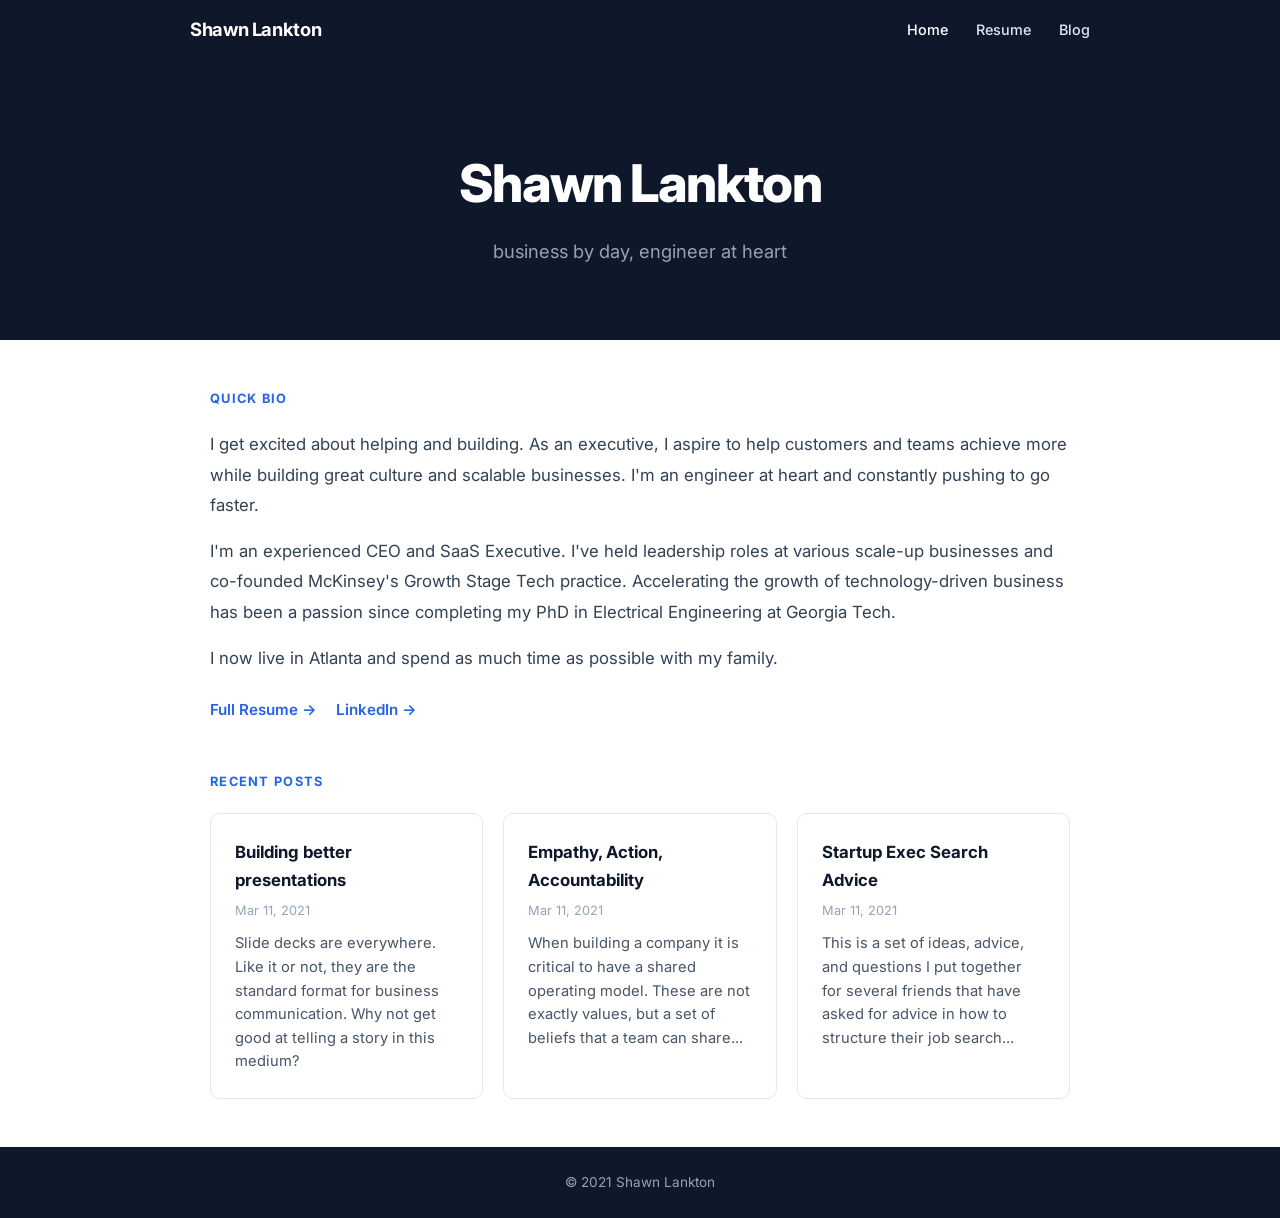
==== index.html @ 97915434 "Initial commit: clean mobile-first rebuild of shawnlankton.com" ====
<!DOCTYPE html>
<html lang="en">
<head>
  <meta charset="UTF-8">
  <meta name="viewport" content="width=device-width, initial-scale=1.0">
  <title>Shawn Lankton</title>
  <link rel="stylesheet" href="style.css">
</head>
<body>
  <nav class="nav">
    <div class="nav-inner">
      <a href="index.html" class="nav-brand">Shawn Lankton</a>
      <button class="hamburger" aria-label="Menu" onclick="document.querySelector('.nav-links').classList.toggle('open')">
        <span></span><span></span><span></span>
      </button>
      <ul class="nav-links">
        <li><a href="index.html" class="active">Home</a></li>
        <li><a href="resume.html">Resume</a></li>
        <li><a href="blog.html">Blog</a></li>
      </ul>
    </div>
  </nav>

  <section class="hero">
    <h1>Shawn Lankton</h1>
    <p>business by day, engineer at heart</p>
  </section>

  <section class="section">
    <h2 class="section-title">Quick Bio</h2>
    <div class="bio-text">
      <p>I get excited about helping and building. As an executive, I aspire to help customers and teams achieve more while building great culture and scalable businesses. I'm an engineer at heart and constantly pushing to go faster.</p>
      <p>I'm an experienced CEO and SaaS Executive. I've held leadership roles at various scale-up businesses and co-founded McKinsey's Growth Stage Tech practice. Accelerating the growth of technology-driven business has been a passion since completing my PhD in Electrical Engineering at Georgia Tech.</p>
      <p>I now live in Atlanta and spend as much time as possible with my family.</p>
    </div>
    <div class="bio-links">
      <a href="resume.html">Full Resume &rarr;</a>
      <a href="https://www.linkedin.com/in/shawnlankton/" target="_blank" rel="noopener">LinkedIn &rarr;</a>
    </div>
  </section>

  <section class="section">
    <h2 class="section-title">Recent Posts</h2>
    <div class="cards">
      <div class="card">
        <a href="post/building-better-presentations.html">
          <h3>Building better presentations</h3>
          <div class="meta">Mar 11, 2021</div>
          <p>Slide decks are everywhere. Like it or not, they are the standard format for business communication. Why not get good at telling a story in this medium?</p>
        </a>
      </div>
      <div class="card">
        <a href="post/empathy-action-accountability.html">
          <h3>Empathy, Action, Accountability</h3>
          <div class="meta">Mar 11, 2021</div>
          <p>When building a company it is critical to have a shared operating model. These are not exactly values, but a set of beliefs that a team can share...</p>
        </a>
      </div>
      <div class="card">
        <a href="post/startup-exec-search-advice.html">
          <h3>Startup Exec Search Advice</h3>
          <div class="meta">Mar 11, 2021</div>
          <p>This is a set of ideas, advice, and questions I put together for several friends that have asked for advice in how to structure their job search...</p>
        </a>
      </div>
    </div>
  </section>

  <footer class="footer">&copy; 2021 Shawn Lankton</footer>
</body>
</html>
---- style.css ----
@import url('https://fonts.googleapis.com/css2?family=Inter:wght@400;500;600;700;800&display=swap');

*, *::before, *::after {
  box-sizing: border-box;
  margin: 0;
  padding: 0;
}

:root {
  --navy: #0f172a;
  --navy-light: #1e293b;
  --accent: #2563eb;
  --accent-hover: #1d4ed8;
  --white: #ffffff;
  --gray-100: #f1f5f9;
  --gray-200: #e2e8f0;
  --gray-400: #94a3b8;
  --gray-600: #475569;
  --gray-800: #1e293b;
  --text: #334155;
  --max-width: 900px;
}

html { scroll-behavior: smooth; }

body {
  font-family: 'Inter', system-ui, -apple-system, sans-serif;
  color: var(--text);
  background: var(--white);
  line-height: 1.7;
  font-size: 16px;
  min-height: 100vh;
  display: flex;
  flex-direction: column;
}

a {
  color: var(--accent);
  text-decoration: none;
}
a:hover { text-decoration: underline; }

/* ── NAV ── */
.nav {
  background: var(--navy);
  padding: 0 1.25rem;
  position: sticky;
  top: 0;
  z-index: 100;
}
.nav-inner {
  max-width: var(--max-width);
  margin: 0 auto;
  display: flex;
  align-items: center;
  justify-content: space-between;
  height: 60px;
}
.nav-brand {
  color: var(--white);
  font-weight: 700;
  font-size: 1.15rem;
  letter-spacing: -0.02em;
}
.nav-brand:hover { text-decoration: none; opacity: .9; }
.nav-links {
  display: flex;
  gap: 1.75rem;
  list-style: none;
}
.nav-links a {
  color: var(--gray-200);
  font-size: 0.9rem;
  font-weight: 500;
  transition: color .15s;
}
.nav-links a:hover { color: var(--white); text-decoration: none; }
.nav-links a.active { color: var(--white); }

/* hamburger */
.hamburger {
  display: none;
  background: none;
  border: none;
  cursor: pointer;
  padding: 4px;
}
.hamburger span {
  display: block;
  width: 22px;
  height: 2px;
  background: var(--white);
  margin: 5px 0;
  border-radius: 2px;
  transition: .25s;
}

@media (max-width: 640px) {
  .hamburger { display: block; }
  .nav-links {
    display: none;
    flex-direction: column;
    position: absolute;
    top: 60px;
    left: 0;
    right: 0;
    background: var(--navy);
    padding: 1rem 1.25rem 1.25rem;
    gap: 0;
    border-top: 1px solid var(--navy-light);
  }
  .nav-links.open { display: flex; }
  .nav-links li { padding: .6rem 0; }
}

/* ── HERO ── */
.hero {
  background: var(--navy);
  color: var(--white);
  padding: 4rem 1.25rem 3.5rem;
  text-align: center;
}
.hero h1 {
  font-size: 2.5rem;
  font-weight: 800;
  letter-spacing: -0.03em;
  margin-bottom: .5rem;
}
.hero p {
  color: var(--gray-400);
  font-size: 1.15rem;
  font-weight: 400;
}

@media (min-width: 640px) {
  .hero { padding: 5rem 2rem 4.5rem; }
  .hero h1 { font-size: 3.25rem; }
}

/* ── SECTIONS ── */
.section {
  max-width: var(--max-width);
  margin: 0 auto;
  padding: 3rem 1.25rem;
  width: 100%;
}
.section + .section { padding-top: 0; }

.section-title {
  font-size: 0.8rem;
  font-weight: 700;
  letter-spacing: 0.1em;
  text-transform: uppercase;
  color: var(--accent);
  margin-bottom: 1.25rem;
}

.bio-text {
  font-size: 1.05rem;
  color: var(--text);
  line-height: 1.8;
}
.bio-text p + p { margin-top: 1rem; }

.bio-links {
  margin-top: 1.5rem;
  display: flex;
  gap: 1.25rem;
  flex-wrap: wrap;
}
.bio-links a {
  font-weight: 600;
  font-size: 0.95rem;
}

/* ── CARDS ── */
.cards {
  display: grid;
  gap: 1.25rem;
}
@media (min-width: 640px) {
  .cards { grid-template-columns: repeat(auto-fill, minmax(260px, 1fr)); }
}
.card {
  border: 1px solid var(--gray-200);
  border-radius: 10px;
  padding: 1.5rem;
  transition: box-shadow .2s, border-color .2s;
}
.card:hover {
  border-color: var(--accent);
  box-shadow: 0 2px 12px rgba(37, 99, 235, .08);
}
.card h3 {
  font-size: 1.05rem;
  font-weight: 700;
  color: var(--navy);
  margin-bottom: .35rem;
}
.card .meta {
  font-size: 0.8rem;
  color: var(--gray-400);
  margin-bottom: .65rem;
}
.card p {
  font-size: 0.92rem;
  color: var(--gray-600);
  line-height: 1.6;
}
.card a {
  color: inherit;
  text-decoration: none;
  display: block;
}
.card a:hover { text-decoration: none; }

/* ── PAGE HEADER ── */
.page-header {
  background: var(--navy);
  color: var(--white);
  padding: 3rem 1.25rem 2.5rem;
  text-align: center;
}
.page-header h1 {
  font-size: 2rem;
  font-weight: 800;
  letter-spacing: -0.02em;
}
.page-header p {
  color: var(--gray-400);
  margin-top: .4rem;
  font-size: 0.95rem;
}

/* ── RESUME ── */
.resume-section { margin-bottom: 2.5rem; }
.resume-section h2 {
  font-size: 0.8rem;
  font-weight: 700;
  letter-spacing: 0.1em;
  text-transform: uppercase;
  color: var(--accent);
  margin-bottom: 1.5rem;
  padding-bottom: .5rem;
  border-bottom: 2px solid var(--gray-200);
}

.job { margin-bottom: 2rem; }
.job-header h3 {
  font-size: 1.05rem;
  font-weight: 700;
  color: var(--navy);
}
.job-header .company {
  font-size: 0.85rem;
  color: var(--gray-600);
  margin-top: .15rem;
}
.job-header .dates {
  font-size: 0.82rem;
  color: var(--gray-400);
  margin-top: .1rem;
}
.job ul {
  margin-top: .6rem;
  padding-left: 1.25rem;
}
.job li {
  font-size: 0.92rem;
  color: var(--gray-600);
  margin-bottom: .35rem;
  line-height: 1.55;
}

.edu h3 {
  font-size: 1.05rem;
  font-weight: 700;
  color: var(--navy);
}
.edu .dates {
  font-size: 0.82rem;
  color: var(--gray-400);
}
.edu ul {
  margin-top: .5rem;
  padding-left: 1.25rem;
}
.edu li {
  font-size: 0.92rem;
  color: var(--gray-600);
  margin-bottom: .3rem;
}

.interests {
  font-size: 0.95rem;
  color: var(--gray-600);
}

/* ── POST ── */
.post {
  max-width: var(--max-width);
  margin: 0 auto;
  padding: 2.5rem 1.25rem 3rem;
  width: 100%;
}
.post h2 {
  font-size: 1.25rem;
  font-weight: 700;
  color: var(--navy);
  margin: 2rem 0 .75rem;
}
.post p {
  margin-bottom: 1rem;
  font-size: 1rem;
  line-height: 1.8;
}
.post ul {
  padding-left: 1.5rem;
  margin-bottom: 1rem;
}
.post li {
  margin-bottom: .4rem;
  line-height: 1.7;
}
.back-link {
  display: inline-block;
  margin-bottom: 1.5rem;
  font-size: 0.9rem;
  font-weight: 500;
}

/* ── FOOTER ── */
.footer {
  margin-top: auto;
  background: var(--navy);
  color: var(--gray-400);
  text-align: center;
  padding: 1.5rem 1.25rem;
  font-size: 0.85rem;
}
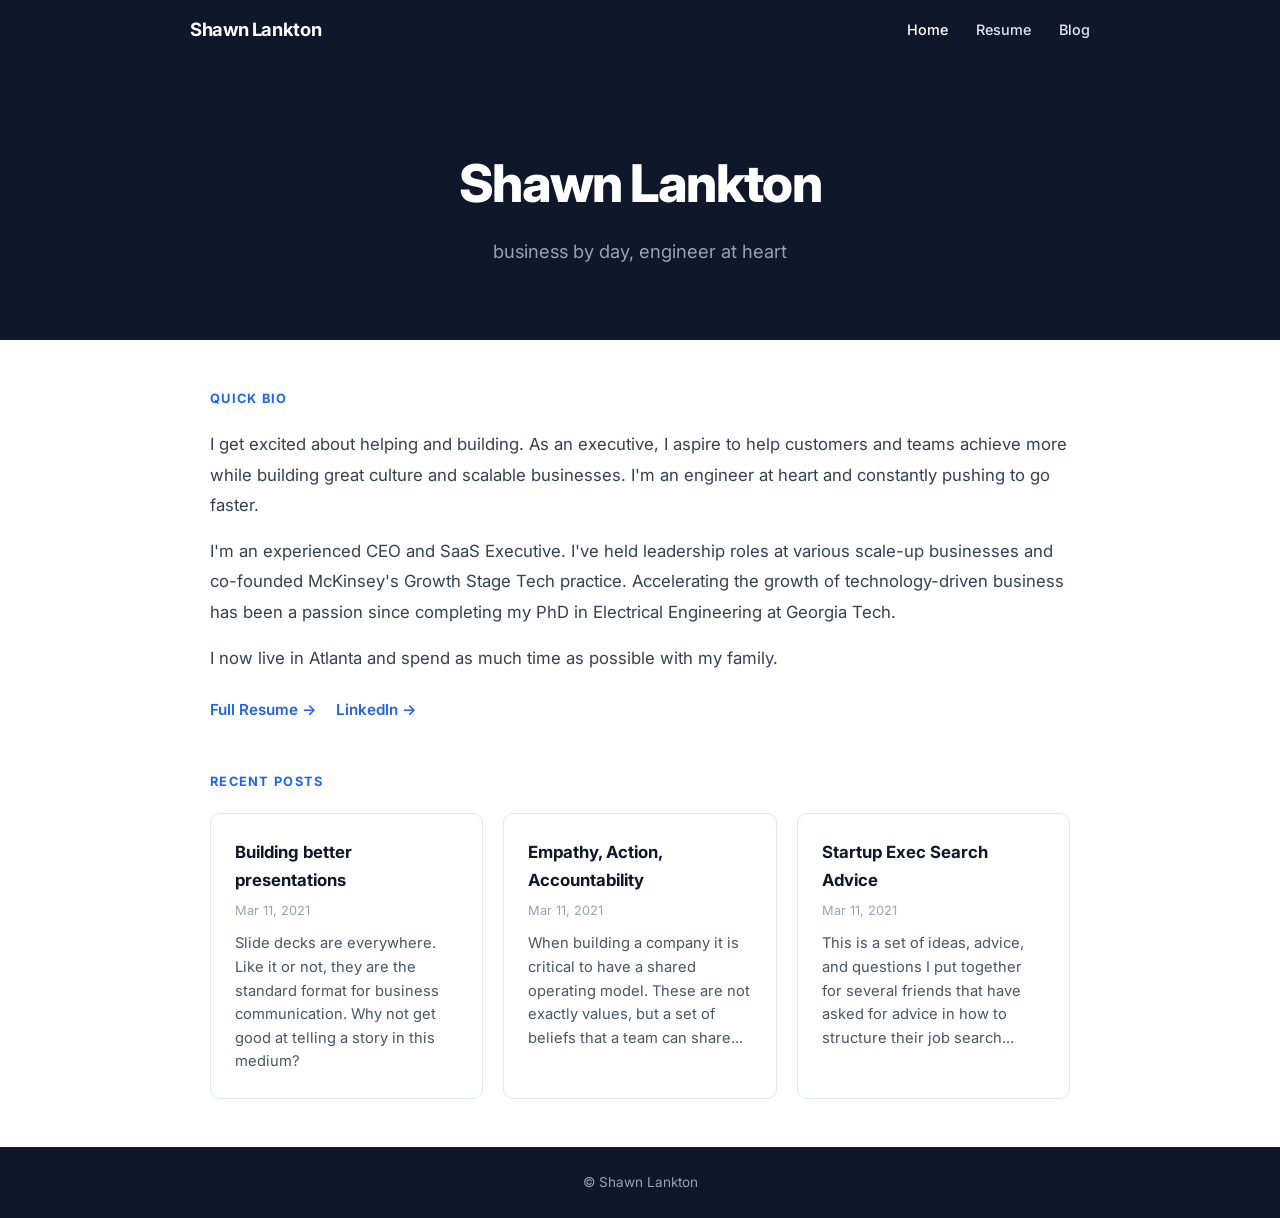
==== commit c9b791b0: "Add company hyperlinks, LinkedIn badge on Experience, remove year from copyright" ====
--- a/index.html
+++ b/index.html
@@ -66,6 +66,6 @@
     </div>
   </section>
 
-  <footer class="footer">&copy; 2021 Shawn Lankton</footer>
+  <footer class="footer">&copy; Shawn Lankton</footer>
 </body>
 </html>
--- a/style.css
+++ b/style.css
@@ -243,7 +243,18 @@
   margin-bottom: 1.5rem;
   padding-bottom: .5rem;
   border-bottom: 2px solid var(--gray-200);
-}
+  display: flex;
+  align-items: center;
+  gap: .5rem;
+}
+.li-badge {
+  display: inline-flex;
+  align-items: center;
+  opacity: .85;
+  transition: opacity .15s;
+  line-height: 0;
+}
+.li-badge:hover { opacity: 1; text-decoration: none; }
 
 .job { margin-bottom: 2rem; }
 .job-header h3 {
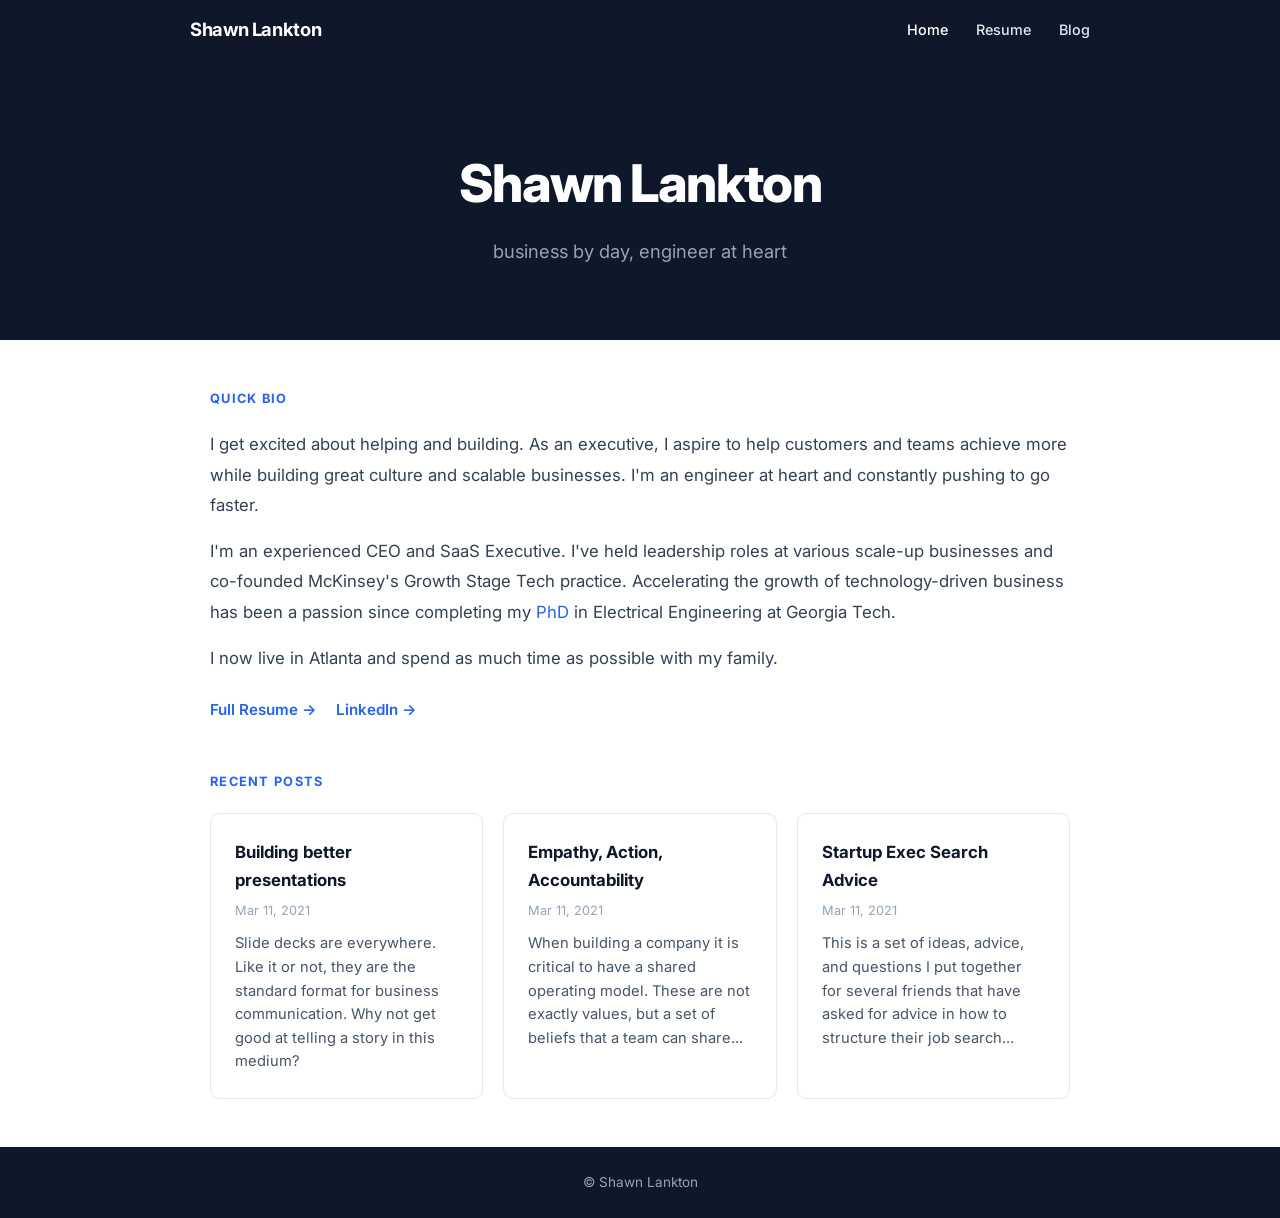
==== commit 36a1404e: "Fix URLs: clean routes, PhD thesis link on homepage, vercel.json for cleanUrls" ====
--- a/index.html
+++ b/index.html
@@ -4,19 +4,20 @@
   <meta charset="UTF-8">
   <meta name="viewport" content="width=device-width, initial-scale=1.0">
   <title>Shawn Lankton</title>
+  <link rel="icon" href="/favicon.svg" type="image/svg+xml">
   <link rel="stylesheet" href="style.css">
 </head>
 <body>
   <nav class="nav">
     <div class="nav-inner">
-      <a href="index.html" class="nav-brand">Shawn Lankton</a>
+      <a href="/" class="nav-brand">Shawn Lankton</a>
       <button class="hamburger" aria-label="Menu" onclick="document.querySelector('.nav-links').classList.toggle('open')">
         <span></span><span></span><span></span>
       </button>
       <ul class="nav-links">
-        <li><a href="index.html" class="active">Home</a></li>
-        <li><a href="resume.html">Resume</a></li>
-        <li><a href="blog.html">Blog</a></li>
+        <li><a href="/" class="active">Home</a></li>
+        <li><a href="/resume">Resume</a></li>
+        <li><a href="/blog">Blog</a></li>
       </ul>
     </div>
   </nav>
@@ -30,11 +31,11 @@
     <h2 class="section-title">Quick Bio</h2>
     <div class="bio-text">
       <p>I get excited about helping and building. As an executive, I aspire to help customers and teams achieve more while building great culture and scalable businesses. I'm an engineer at heart and constantly pushing to go faster.</p>
-      <p>I'm an experienced CEO and SaaS Executive. I've held leadership roles at various scale-up businesses and co-founded McKinsey's Growth Stage Tech practice. Accelerating the growth of technology-driven business has been a passion since completing my PhD in Electrical Engineering at Georgia Tech.</p>
+      <p>I'm an experienced CEO and SaaS Executive. I've held leadership roles at various scale-up businesses and co-founded McKinsey's Growth Stage Tech practice. Accelerating the growth of technology-driven business has been a passion since completing my <a href="/lankton_shawn_m_200912_phd.pdf" target="_blank" rel="noopener">PhD</a> in Electrical Engineering at Georgia Tech.</p>
       <p>I now live in Atlanta and spend as much time as possible with my family.</p>
     </div>
     <div class="bio-links">
-      <a href="resume.html">Full Resume &rarr;</a>
+      <a href="/resume">Full Resume &rarr;</a>
       <a href="https://www.linkedin.com/in/shawnlankton/" target="_blank" rel="noopener">LinkedIn &rarr;</a>
     </div>
   </section>
@@ -43,21 +44,21 @@
     <h2 class="section-title">Recent Posts</h2>
     <div class="cards">
       <div class="card">
-        <a href="post/building-better-presentations.html">
+        <a href="/post/building-better-presentations">
           <h3>Building better presentations</h3>
           <div class="meta">Mar 11, 2021</div>
           <p>Slide decks are everywhere. Like it or not, they are the standard format for business communication. Why not get good at telling a story in this medium?</p>
         </a>
       </div>
       <div class="card">
-        <a href="post/empathy-action-accountability.html">
+        <a href="/post/empathy-action-accountability">
           <h3>Empathy, Action, Accountability</h3>
           <div class="meta">Mar 11, 2021</div>
           <p>When building a company it is critical to have a shared operating model. These are not exactly values, but a set of beliefs that a team can share...</p>
         </a>
       </div>
       <div class="card">
-        <a href="post/startup-exec-search-advice.html">
+        <a href="/post/startup-exec-search-advice">
           <h3>Startup Exec Search Advice</h3>
           <div class="meta">Mar 11, 2021</div>
           <p>This is a set of ideas, advice, and questions I put together for several friends that have asked for advice in how to structure their job search...</p>
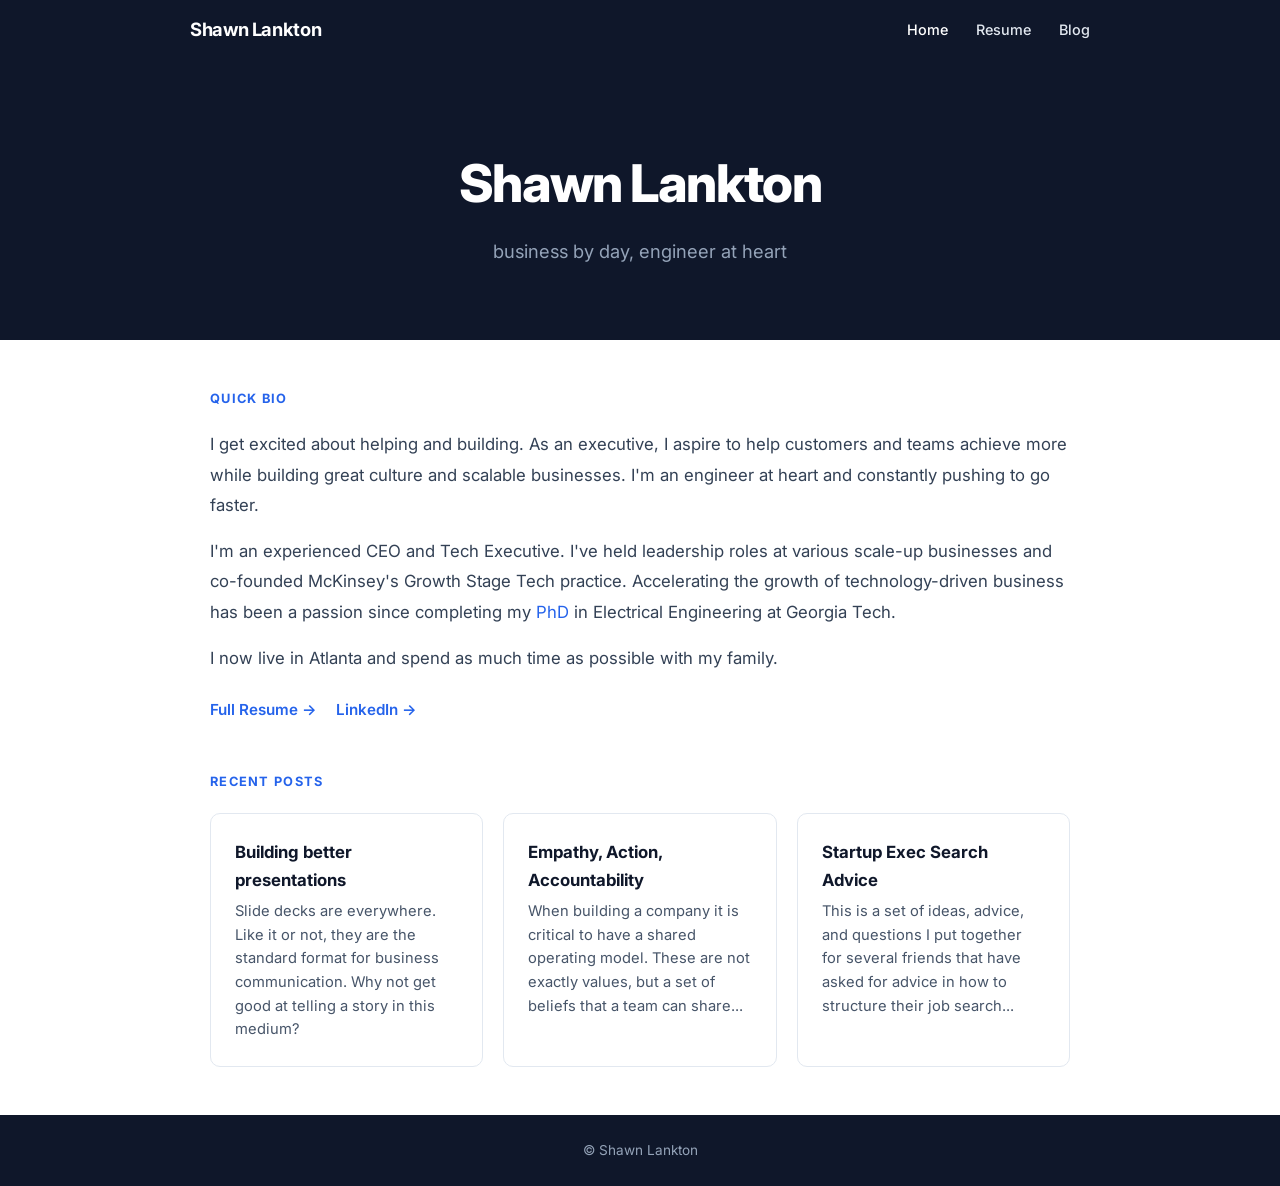
==== commit 6d6fd231: "Change SaaS to Tech on homepage, remove publication dates from blog posts" ====
--- a/index.html
+++ b/index.html
@@ -31,7 +31,7 @@
     <h2 class="section-title">Quick Bio</h2>
     <div class="bio-text">
       <p>I get excited about helping and building. As an executive, I aspire to help customers and teams achieve more while building great culture and scalable businesses. I'm an engineer at heart and constantly pushing to go faster.</p>
-      <p>I'm an experienced CEO and SaaS Executive. I've held leadership roles at various scale-up businesses and co-founded McKinsey's Growth Stage Tech practice. Accelerating the growth of technology-driven business has been a passion since completing my <a href="/lankton_shawn_m_200912_phd.pdf" target="_blank" rel="noopener">PhD</a> in Electrical Engineering at Georgia Tech.</p>
+      <p>I'm an experienced CEO and Tech Executive. I've held leadership roles at various scale-up businesses and co-founded McKinsey's Growth Stage Tech practice. Accelerating the growth of technology-driven business has been a passion since completing my <a href="/lankton_shawn_m_200912_phd.pdf" target="_blank" rel="noopener">PhD</a> in Electrical Engineering at Georgia Tech.</p>
       <p>I now live in Atlanta and spend as much time as possible with my family.</p>
     </div>
     <div class="bio-links">
@@ -46,21 +46,18 @@
       <div class="card">
         <a href="/post/building-better-presentations">
           <h3>Building better presentations</h3>
-          <div class="meta">Mar 11, 2021</div>
           <p>Slide decks are everywhere. Like it or not, they are the standard format for business communication. Why not get good at telling a story in this medium?</p>
         </a>
       </div>
       <div class="card">
         <a href="/post/empathy-action-accountability">
           <h3>Empathy, Action, Accountability</h3>
-          <div class="meta">Mar 11, 2021</div>
           <p>When building a company it is critical to have a shared operating model. These are not exactly values, but a set of beliefs that a team can share...</p>
         </a>
       </div>
       <div class="card">
         <a href="/post/startup-exec-search-advice">
           <h3>Startup Exec Search Advice</h3>
-          <div class="meta">Mar 11, 2021</div>
           <p>This is a set of ideas, advice, and questions I put together for several friends that have asked for advice in how to structure their job search...</p>
         </a>
       </div>
